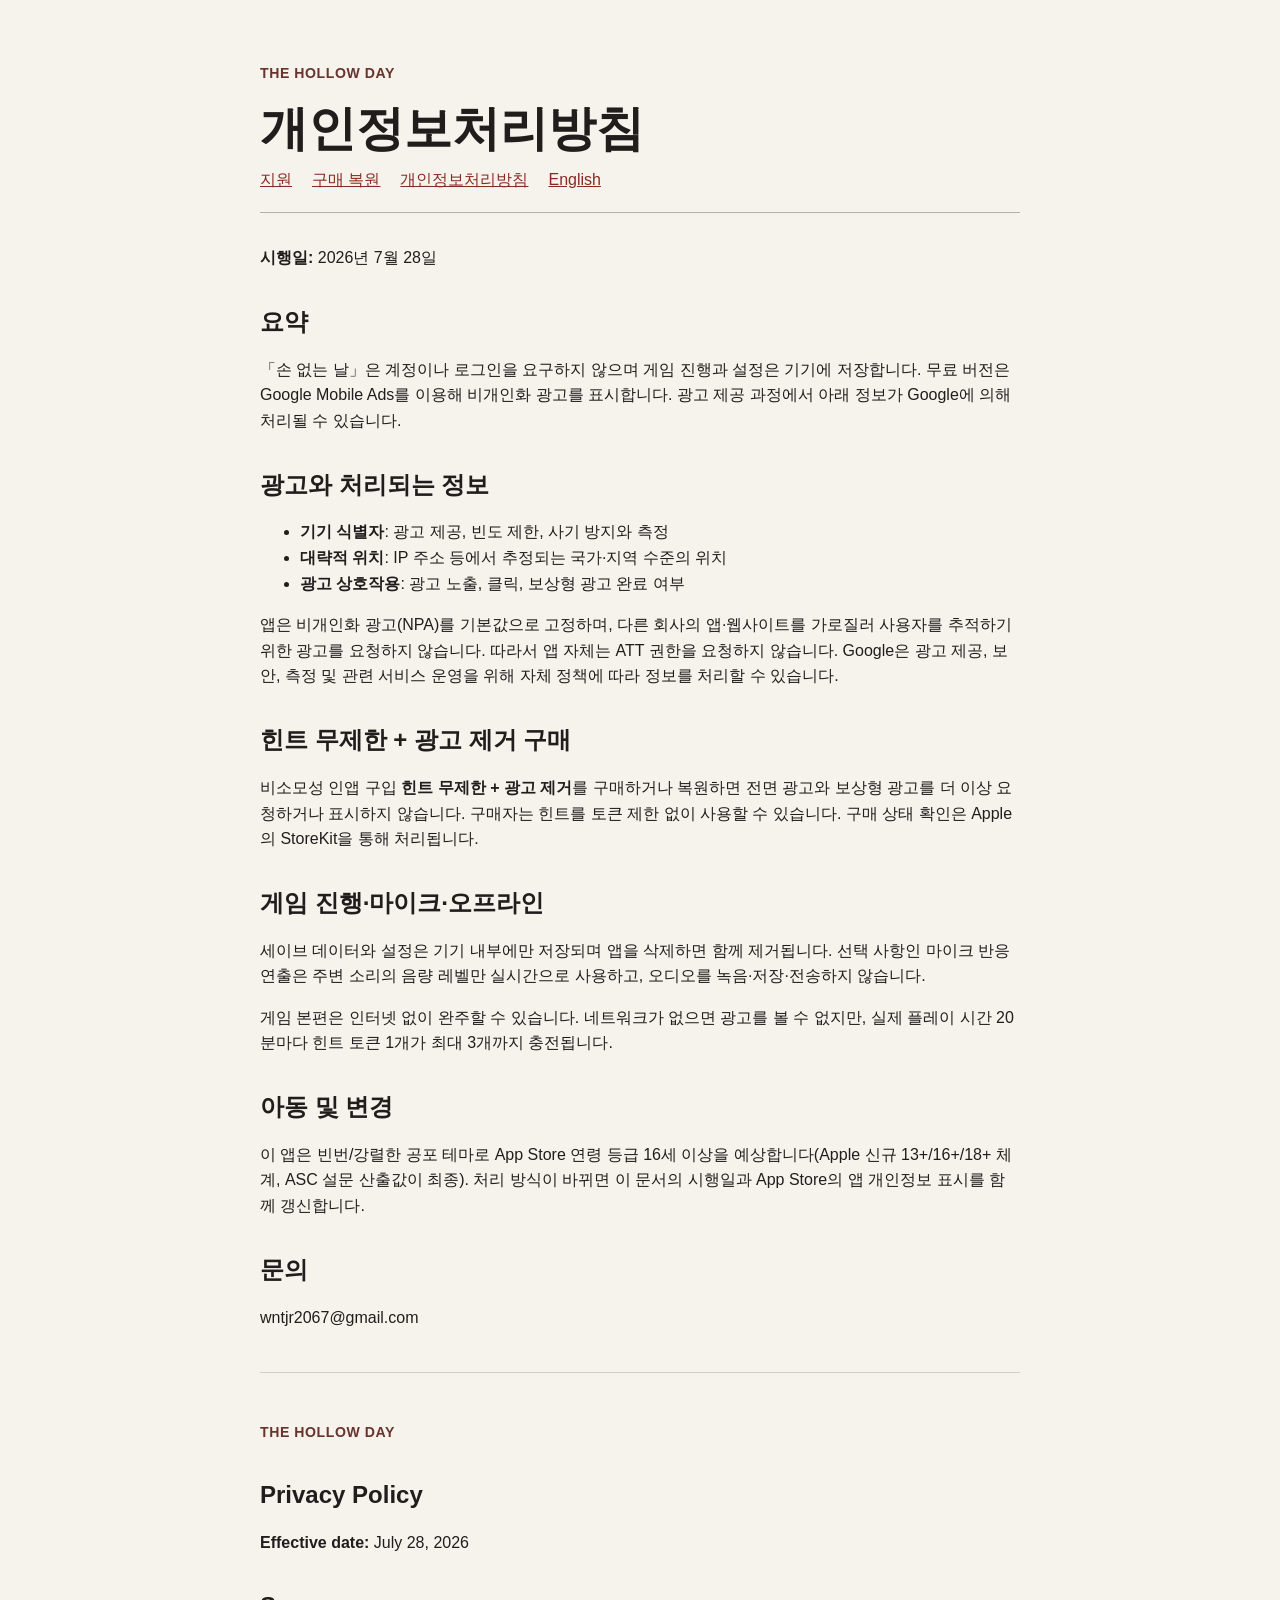
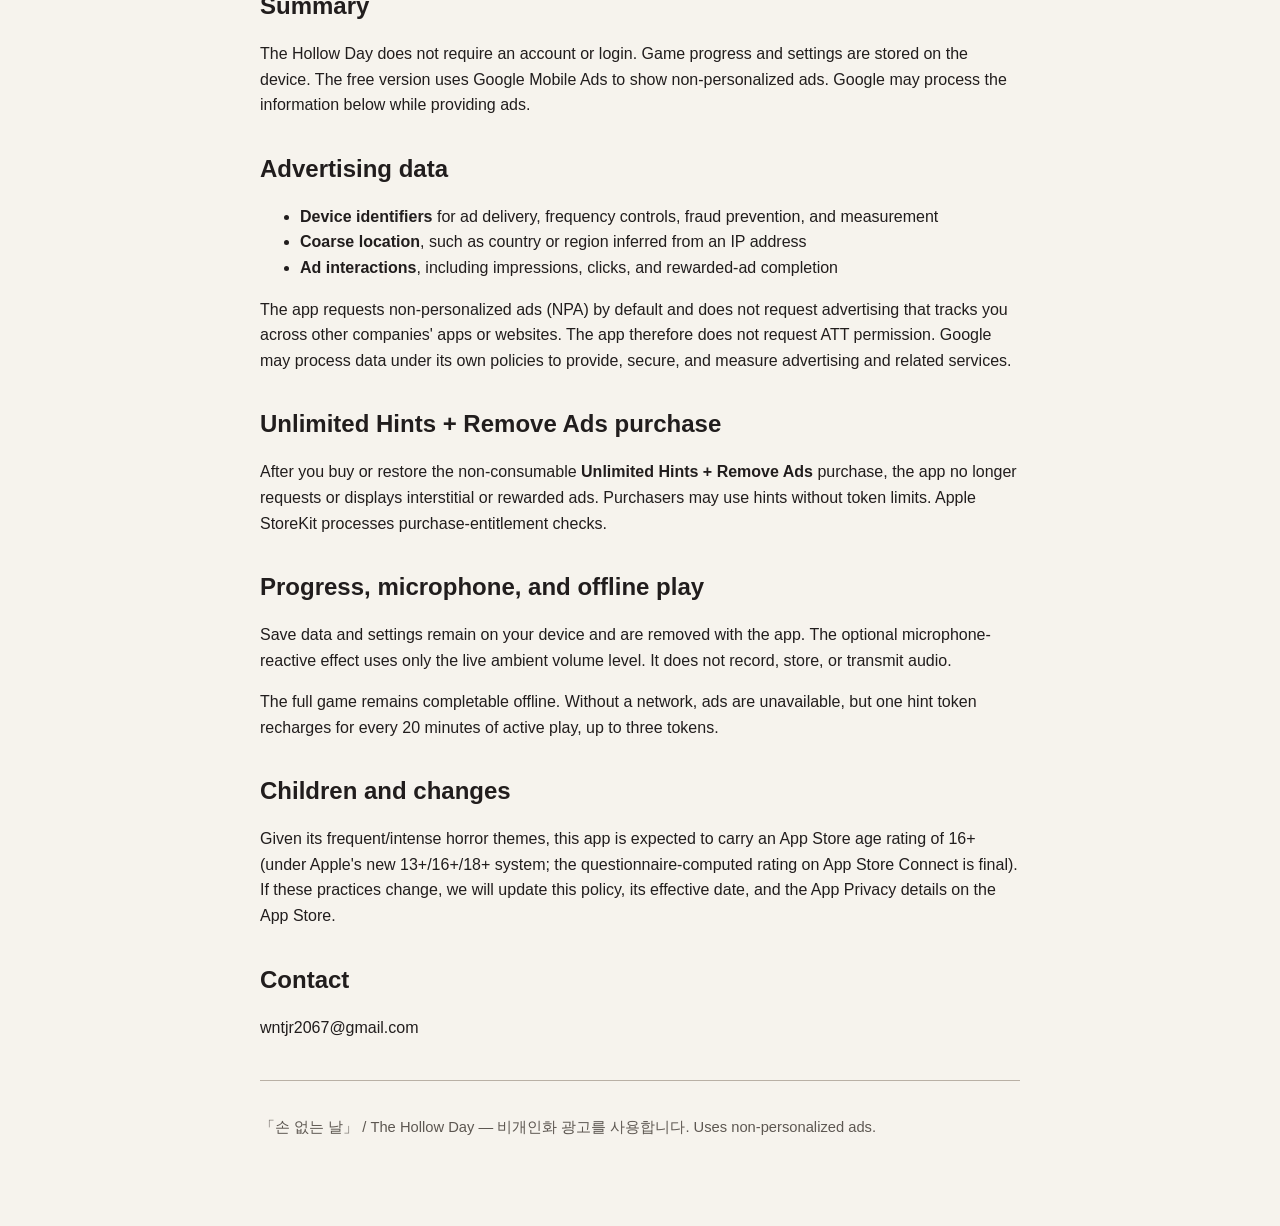
==== privacy.html @ 0e3d35b2 "손 없는 날 지원·개인정보처리방침·구매 복원 페이지 + app-ads.txt" ====
<!doctype html>
<html lang="ko">
<head>
  <meta charset="utf-8">
  <meta name="viewport" content="width=device-width, initial-scale=1">
  <meta name="description" content="손 없는 날 개인정보처리방침">
  <title>손 없는 날 | 개인정보처리방침</title>
  <link rel="stylesheet" href="styles.css">
</head>
<body>
  <main>
    <header>
      <p class="eyebrow">The Hollow Day</p>
      <h1>개인정보처리방침</h1>
      <nav aria-label="개인정보처리방침 링크">
        <a href="index.html">지원</a>
        <a href="purchase-restore.html">구매 복원</a>
        <a href="privacy.html">개인정보처리방침</a>
        <a href="#english">English</a>
      </nav>
    </header>

    <section lang="ko">
      <p><strong>시행일:</strong> 2026년 7월 28일</p>

      <h2>요약</h2>
      <p>「손 없는 날」은 계정이나 로그인을 요구하지 않으며 게임 진행과 설정은 기기에 저장합니다. 무료 버전은 Google Mobile Ads를 이용해 비개인화 광고를 표시합니다. 광고 제공 과정에서 아래 정보가 Google에 의해 처리될 수 있습니다.</p>

      <h2>광고와 처리되는 정보</h2>
      <ul>
        <li><strong>기기 식별자</strong>: 광고 제공, 빈도 제한, 사기 방지와 측정</li>
        <li><strong>대략적 위치</strong>: IP 주소 등에서 추정되는 국가·지역 수준의 위치</li>
        <li><strong>광고 상호작용</strong>: 광고 노출, 클릭, 보상형 광고 완료 여부</li>
      </ul>
      <p>앱은 비개인화 광고(NPA)를 기본값으로 고정하며, 다른 회사의 앱·웹사이트를 가로질러 사용자를 추적하기 위한 광고를 요청하지 않습니다. 따라서 앱 자체는 ATT 권한을 요청하지 않습니다. Google은 광고 제공, 보안, 측정 및 관련 서비스 운영을 위해 자체 정책에 따라 정보를 처리할 수 있습니다.</p>

      <h2>힌트 무제한 + 광고 제거 구매</h2>
      <p>비소모성 인앱 구입 <strong>힌트 무제한 + 광고 제거</strong>를 구매하거나 복원하면 전면 광고와 보상형 광고를 더 이상 요청하거나 표시하지 않습니다. 구매자는 힌트를 토큰 제한 없이 사용할 수 있습니다. 구매 상태 확인은 Apple의 StoreKit을 통해 처리됩니다.</p>

      <h2>게임 진행·마이크·오프라인</h2>
      <p>세이브 데이터와 설정은 기기 내부에만 저장되며 앱을 삭제하면 함께 제거됩니다. 선택 사항인 마이크 반응 연출은 주변 소리의 음량 레벨만 실시간으로 사용하고, 오디오를 녹음·저장·전송하지 않습니다.</p>
      <p>게임 본편은 인터넷 없이 완주할 수 있습니다. 네트워크가 없으면 광고를 볼 수 없지만, 실제 플레이 시간 20분마다 힌트 토큰 1개가 최대 3개까지 충전됩니다.</p>

      <h2>아동 및 변경</h2>
      <p>이 앱은 빈번/강렬한 공포 테마로 App Store 연령 등급 16세 이상을 예상합니다(Apple 신규 13+/16+/18+ 체계, ASC 설문 산출값이 최종). 처리 방식이 바뀌면 이 문서의 시행일과 App Store의 앱 개인정보 표시를 함께 갱신합니다.</p>

      <h2>문의</h2>
      <p>wntjr2067@gmail.com</p>
    </section>

    <section id="english" class="language" lang="en">
      <p class="eyebrow">The Hollow Day</p>
      <h2>Privacy Policy</h2>
      <p><strong>Effective date:</strong> July 28, 2026</p>

      <h2>Summary</h2>
      <p>The Hollow Day does not require an account or login. Game progress and settings are stored on the device. The free version uses Google Mobile Ads to show non-personalized ads. Google may process the information below while providing ads.</p>

      <h2>Advertising data</h2>
      <ul>
        <li><strong>Device identifiers</strong> for ad delivery, frequency controls, fraud prevention, and measurement</li>
        <li><strong>Coarse location</strong>, such as country or region inferred from an IP address</li>
        <li><strong>Ad interactions</strong>, including impressions, clicks, and rewarded-ad completion</li>
      </ul>
      <p>The app requests non-personalized ads (NPA) by default and does not request advertising that tracks you across other companies' apps or websites. The app therefore does not request ATT permission. Google may process data under its own policies to provide, secure, and measure advertising and related services.</p>

      <h2>Unlimited Hints + Remove Ads purchase</h2>
      <p>After you buy or restore the non-consumable <strong>Unlimited Hints + Remove Ads</strong> purchase, the app no longer requests or displays interstitial or rewarded ads. Purchasers may use hints without token limits. Apple StoreKit processes purchase-entitlement checks.</p>

      <h2>Progress, microphone, and offline play</h2>
      <p>Save data and settings remain on your device and are removed with the app. The optional microphone-reactive effect uses only the live ambient volume level. It does not record, store, or transmit audio.</p>
      <p>The full game remains completable offline. Without a network, ads are unavailable, but one hint token recharges for every 20 minutes of active play, up to three tokens.</p>

      <h2>Children and changes</h2>
      <p>Given its frequent/intense horror themes, this app is expected to carry an App Store age rating of 16+ (under Apple's new 13+/16+/18+ system; the questionnaire-computed rating on App Store Connect is final). If these practices change, we will update this policy, its effective date, and the App Privacy details on the App Store.</p>

      <h2>Contact</h2>
      <p>wntjr2067@gmail.com</p>
    </section>

    <footer>
      <p>「손 없는 날」 / The Hollow Day — 비개인화 광고를 사용합니다. Uses non-personalized ads.</p>
    </footer>
  </main>
</body>
</html>
---- styles.css ----
:root {
  color-scheme: light dark;
  font-family: -apple-system, BlinkMacSystemFont, "Segoe UI", sans-serif;
  line-height: 1.6;
  color: #211d1d;
  background: #f6f3ed;
}

* { box-sizing: border-box; }

body { margin: 0; }

main {
  width: min(100% - 32px, 760px);
  margin: 0 auto;
  padding: 48px 0 72px;
}

header, footer {
  border-color: #b9b0a5;
  border-style: solid;
}

header {
  border-width: 0 0 1px;
  margin-bottom: 32px;
  padding-bottom: 20px;
}

footer {
  border-width: 1px 0 0;
  margin-top: 40px;
  padding-top: 20px;
  color: #5d5751;
  font-size: 0.92rem;
}

nav { display: flex; flex-wrap: wrap; gap: 12px 20px; }

a { color: #8a2922; }

h1, h2, h3 { line-height: 1.25; }

h1 { margin: 0 0 8px; font-size: clamp(2rem, 8vw, 3rem); }
h2 { margin-top: 36px; }

.eyebrow {
  color: #6a342e;
  font-size: 0.88rem;
  font-weight: 700;
  letter-spacing: 0.04em;
  text-transform: uppercase;
}

.language {
  border-top: 1px solid #d4cdc2;
  margin-top: 42px;
  padding-top: 34px;
}

.notice {
  border-left: 4px solid #8a2922;
  background: #eee7dc;
  padding: 16px 18px;
}

.placeholder {
  color: #8a2922;
  font-weight: 700;
}

code {
  background: #e8e1d7;
  border-radius: 3px;
  padding: 0.1em 0.3em;
}

@media (prefers-color-scheme: dark) {
  :root { color: #ede8df; background: #1d1a1a; }
  a { color: #ffaaa0; }
  .eyebrow, .placeholder { color: #ffb4a9; }
  .notice { background: #302827; }
  code { background: #312b29; }
  header, footer, .language { border-color: #5b5350; }
}
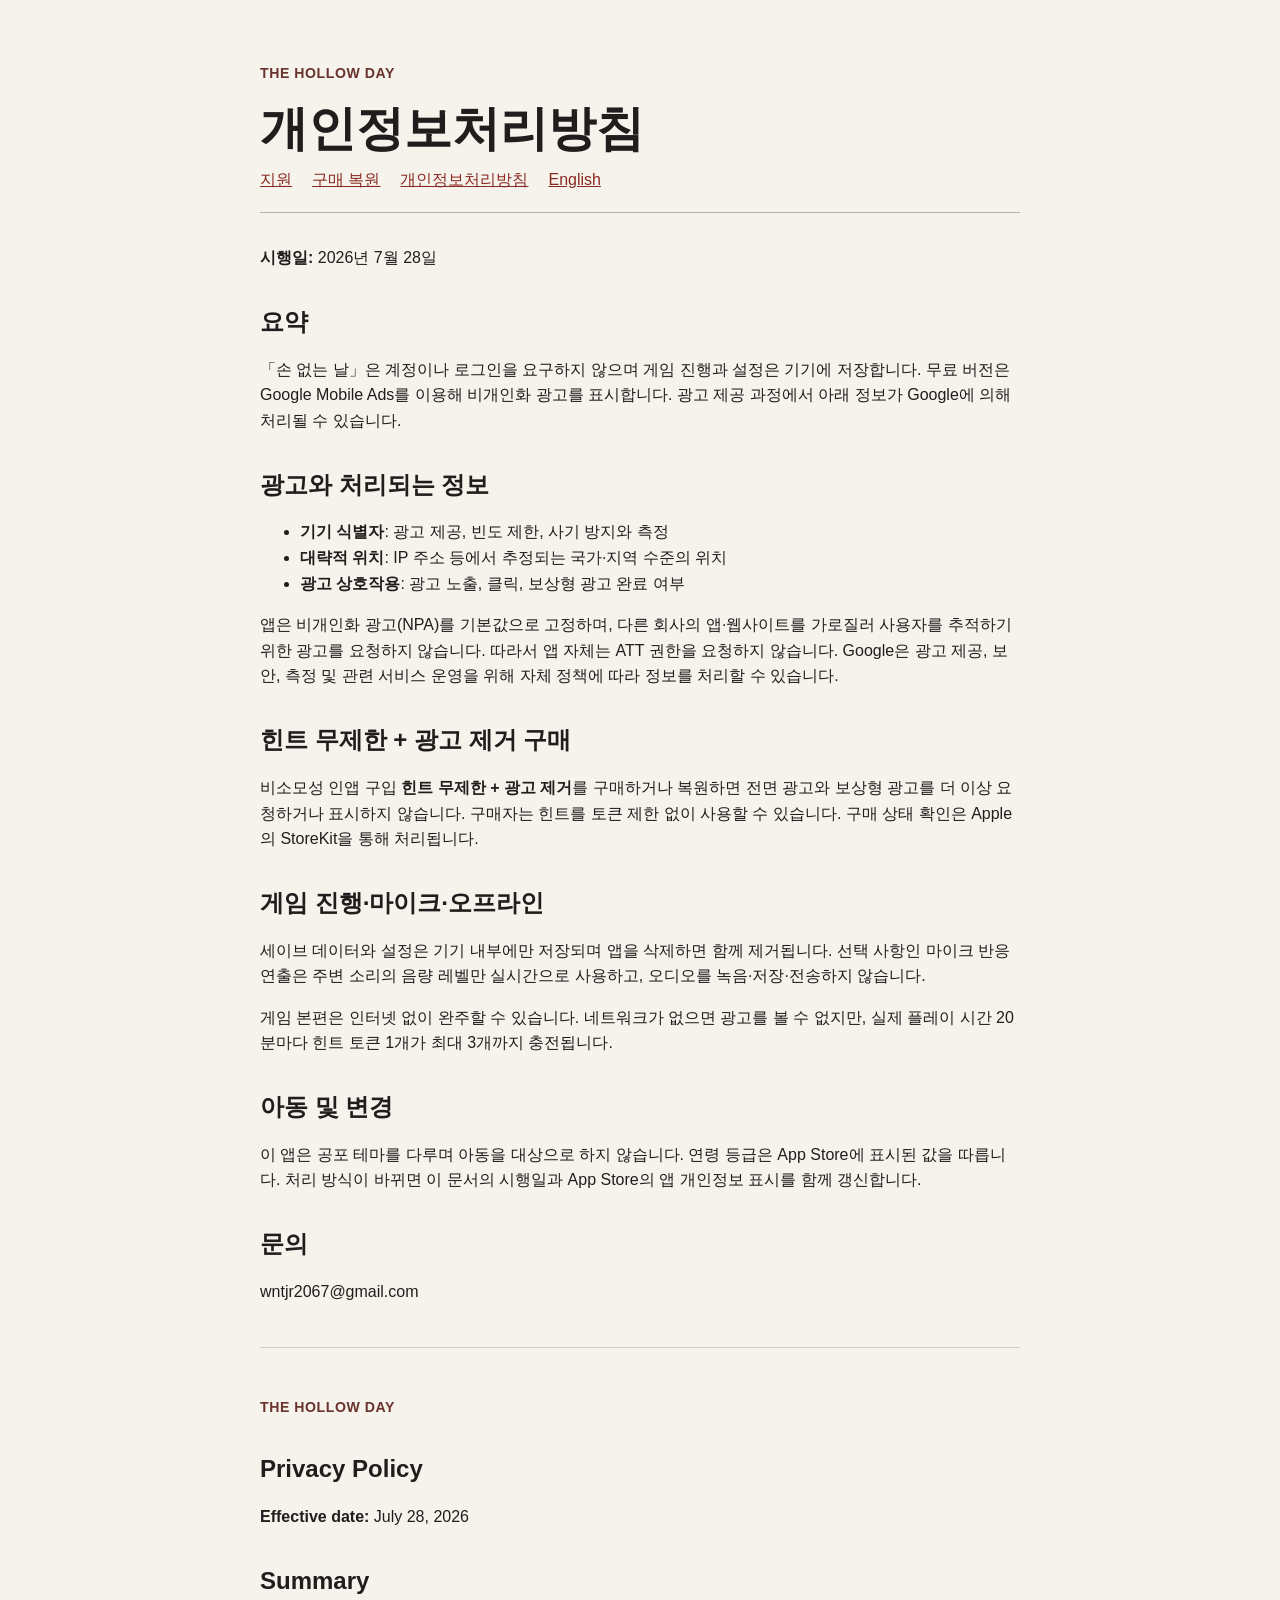
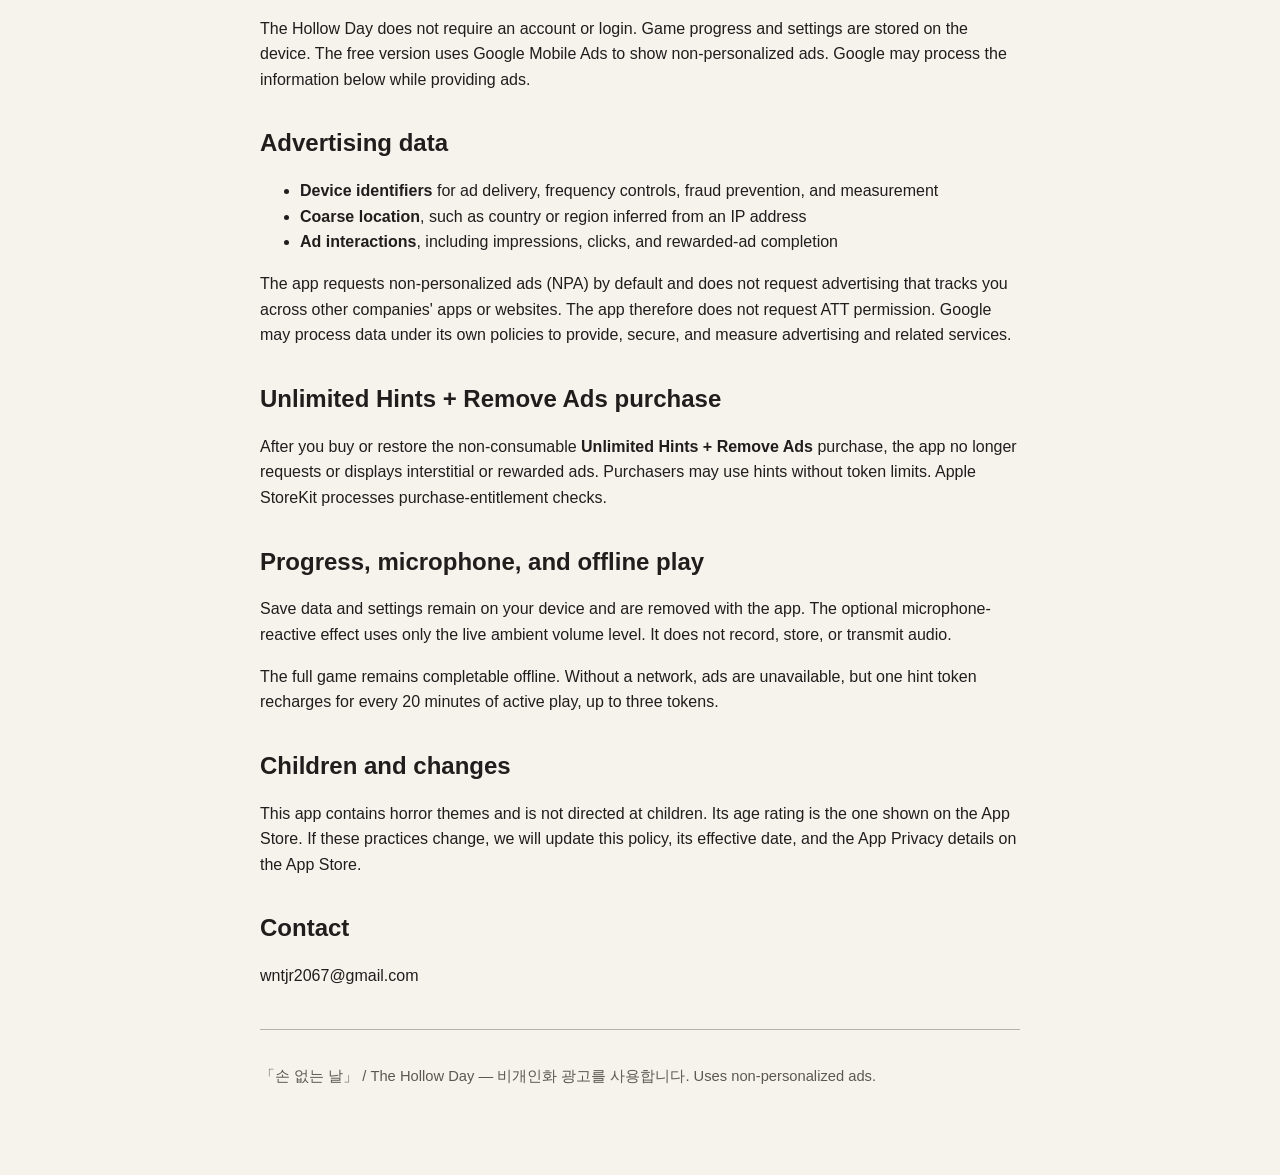
==== commit 70a9e574: "개인정보처리방침: 연령 등급 단정 문장 제거" ====
--- a/privacy.html
+++ b/privacy.html
@@ -42,7 +42,7 @@
       <p>게임 본편은 인터넷 없이 완주할 수 있습니다. 네트워크가 없으면 광고를 볼 수 없지만, 실제 플레이 시간 20분마다 힌트 토큰 1개가 최대 3개까지 충전됩니다.</p>
 
       <h2>아동 및 변경</h2>
-      <p>이 앱은 빈번/강렬한 공포 테마로 App Store 연령 등급 16세 이상을 예상합니다(Apple 신규 13+/16+/18+ 체계, ASC 설문 산출값이 최종). 처리 방식이 바뀌면 이 문서의 시행일과 App Store의 앱 개인정보 표시를 함께 갱신합니다.</p>
+      <p>이 앱은 공포 테마를 다루며 아동을 대상으로 하지 않습니다. 연령 등급은 App Store에 표시된 값을 따릅니다. 처리 방식이 바뀌면 이 문서의 시행일과 App Store의 앱 개인정보 표시를 함께 갱신합니다.</p>
 
       <h2>문의</h2>
       <p>wntjr2067@gmail.com</p>
@@ -72,7 +72,7 @@
       <p>The full game remains completable offline. Without a network, ads are unavailable, but one hint token recharges for every 20 minutes of active play, up to three tokens.</p>
 
       <h2>Children and changes</h2>
-      <p>Given its frequent/intense horror themes, this app is expected to carry an App Store age rating of 16+ (under Apple's new 13+/16+/18+ system; the questionnaire-computed rating on App Store Connect is final). If these practices change, we will update this policy, its effective date, and the App Privacy details on the App Store.</p>
+      <p>This app contains horror themes and is not directed at children. Its age rating is the one shown on the App Store. If these practices change, we will update this policy, its effective date, and the App Privacy details on the App Store.</p>
 
       <h2>Contact</h2>
       <p>wntjr2067@gmail.com</p>
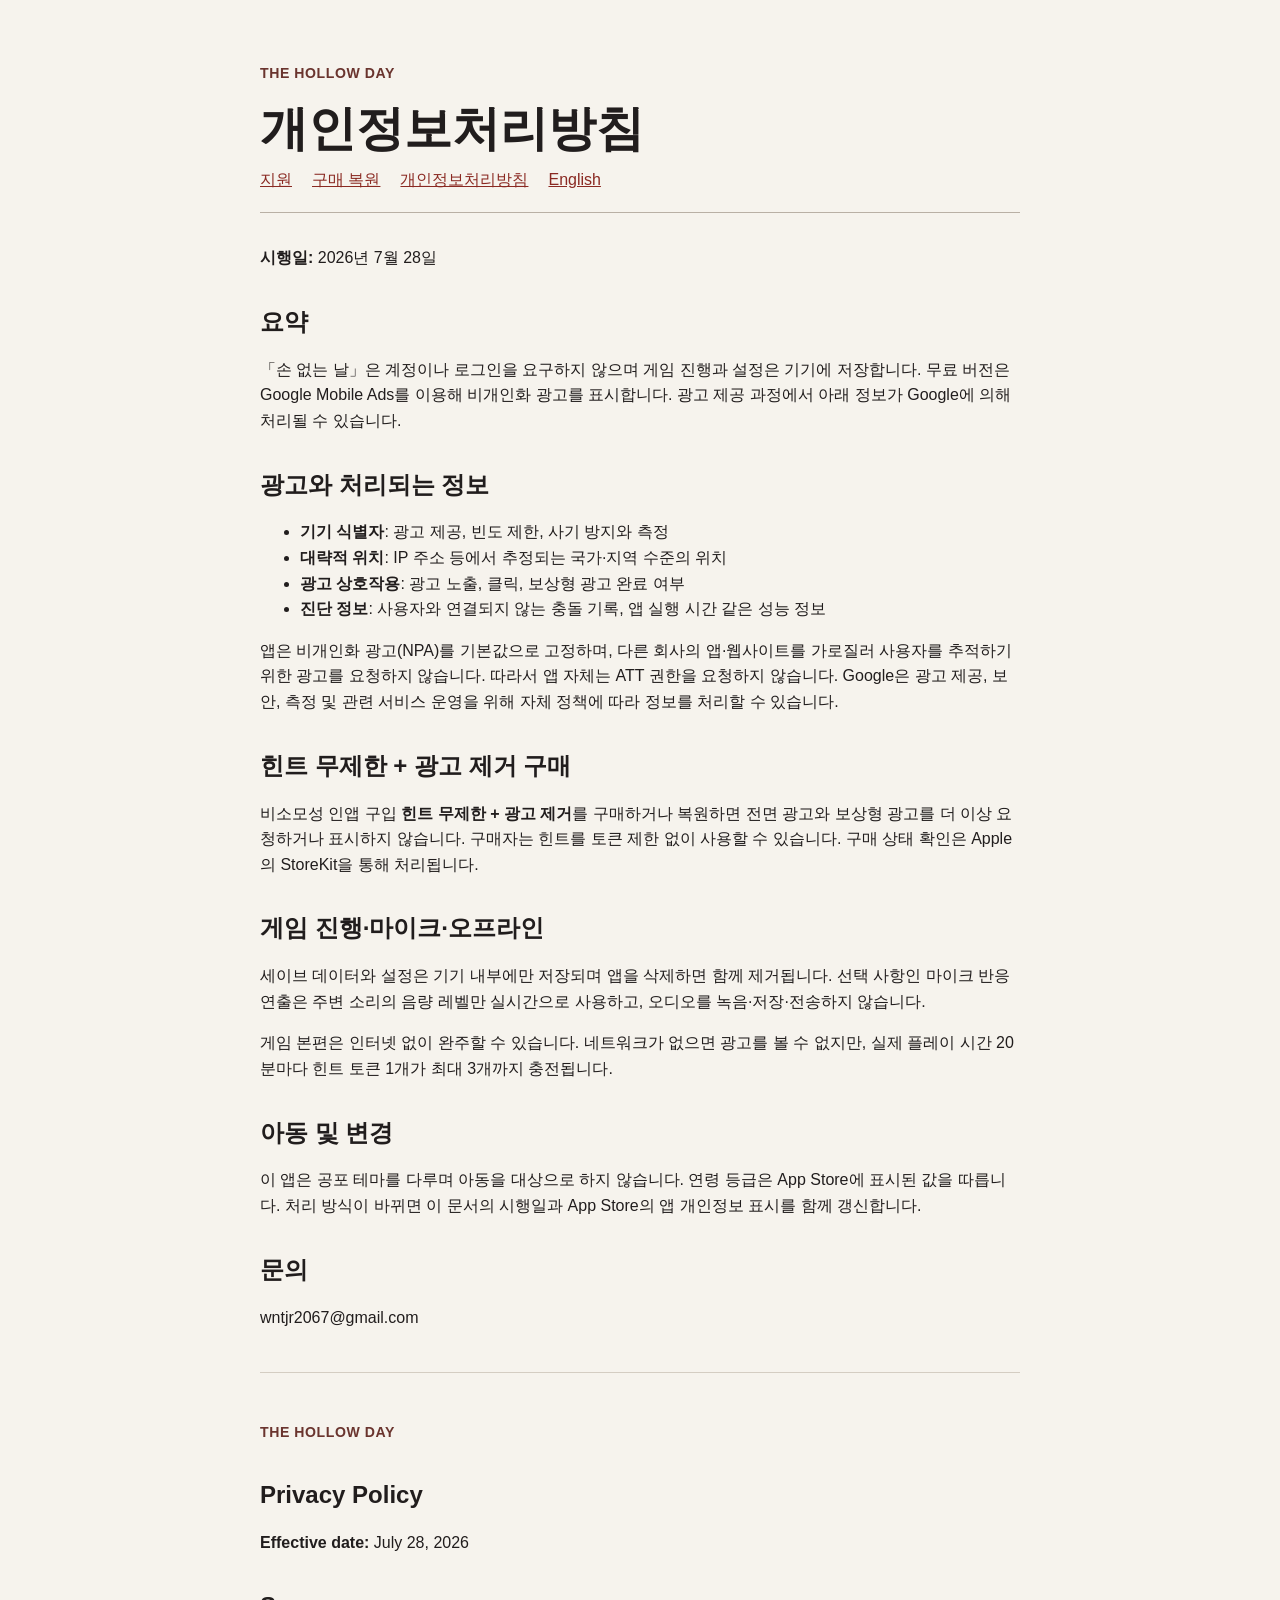
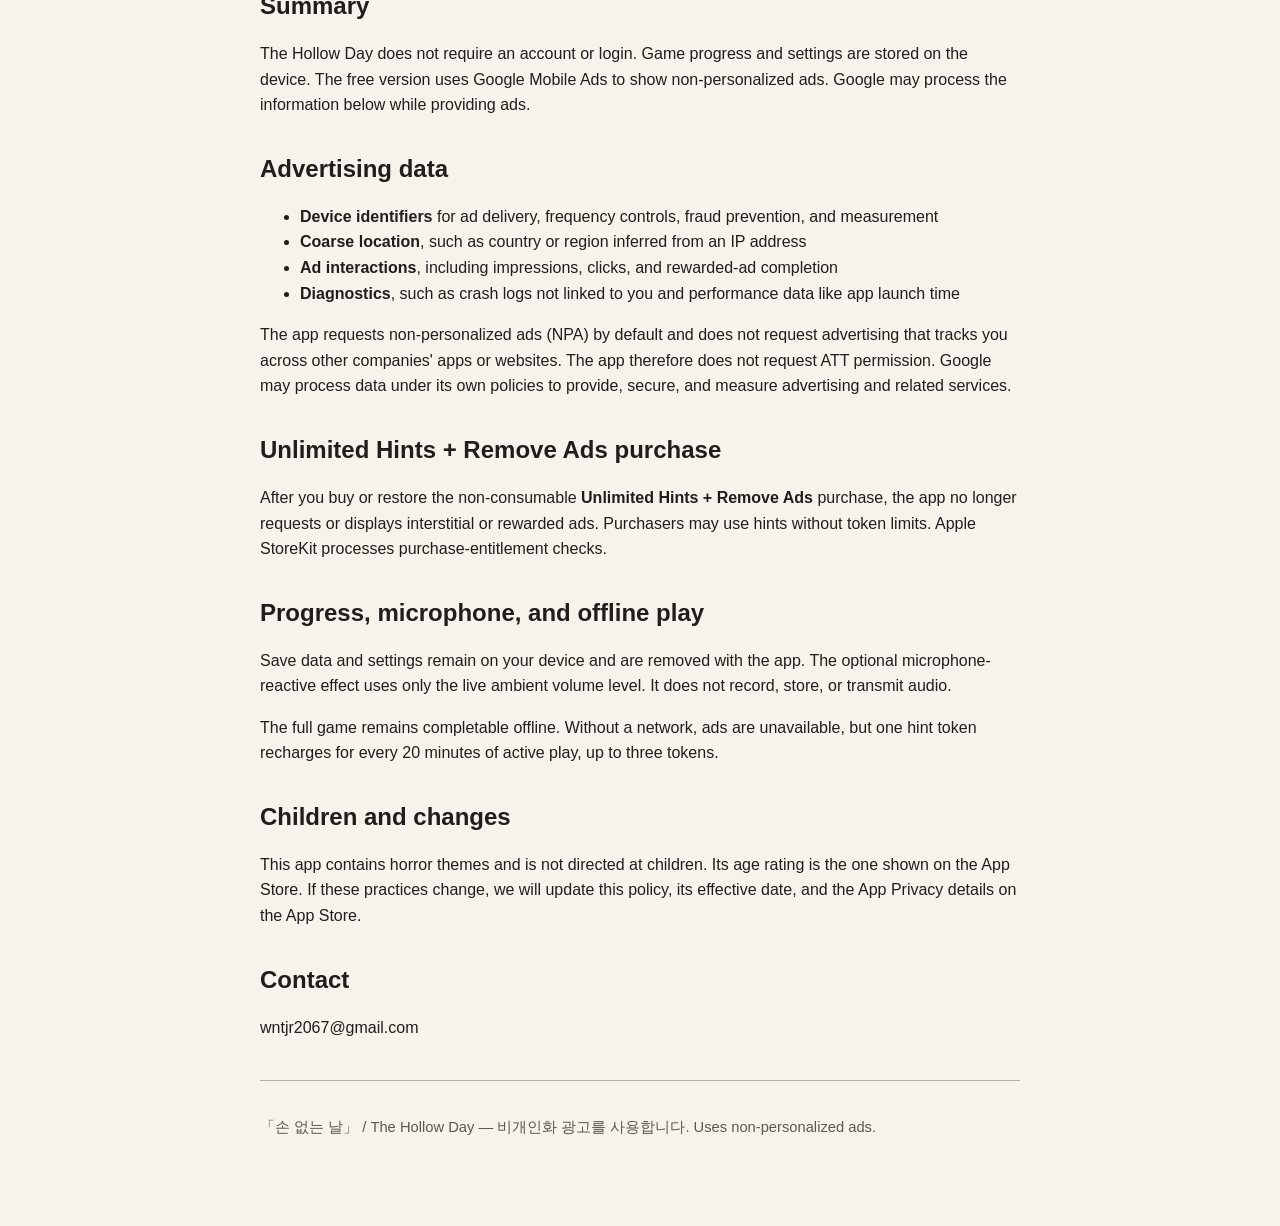
==== commit c9752a38: "개인정보처리방침: 광고 SDK 진단 정보 항목 추가" ====
--- a/privacy.html
+++ b/privacy.html
@@ -31,6 +31,7 @@
         <li><strong>기기 식별자</strong>: 광고 제공, 빈도 제한, 사기 방지와 측정</li>
         <li><strong>대략적 위치</strong>: IP 주소 등에서 추정되는 국가·지역 수준의 위치</li>
         <li><strong>광고 상호작용</strong>: 광고 노출, 클릭, 보상형 광고 완료 여부</li>
+        <li><strong>진단 정보</strong>: 사용자와 연결되지 않는 충돌 기록, 앱 실행 시간 같은 성능 정보</li>
       </ul>
       <p>앱은 비개인화 광고(NPA)를 기본값으로 고정하며, 다른 회사의 앱·웹사이트를 가로질러 사용자를 추적하기 위한 광고를 요청하지 않습니다. 따라서 앱 자체는 ATT 권한을 요청하지 않습니다. Google은 광고 제공, 보안, 측정 및 관련 서비스 운영을 위해 자체 정책에 따라 정보를 처리할 수 있습니다.</p>
 
@@ -61,6 +62,7 @@
         <li><strong>Device identifiers</strong> for ad delivery, frequency controls, fraud prevention, and measurement</li>
         <li><strong>Coarse location</strong>, such as country or region inferred from an IP address</li>
         <li><strong>Ad interactions</strong>, including impressions, clicks, and rewarded-ad completion</li>
+        <li><strong>Diagnostics</strong>, such as crash logs not linked to you and performance data like app launch time</li>
       </ul>
       <p>The app requests non-personalized ads (NPA) by default and does not request advertising that tracks you across other companies' apps or websites. The app therefore does not request ATT permission. Google may process data under its own policies to provide, secure, and measure advertising and related services.</p>
 
